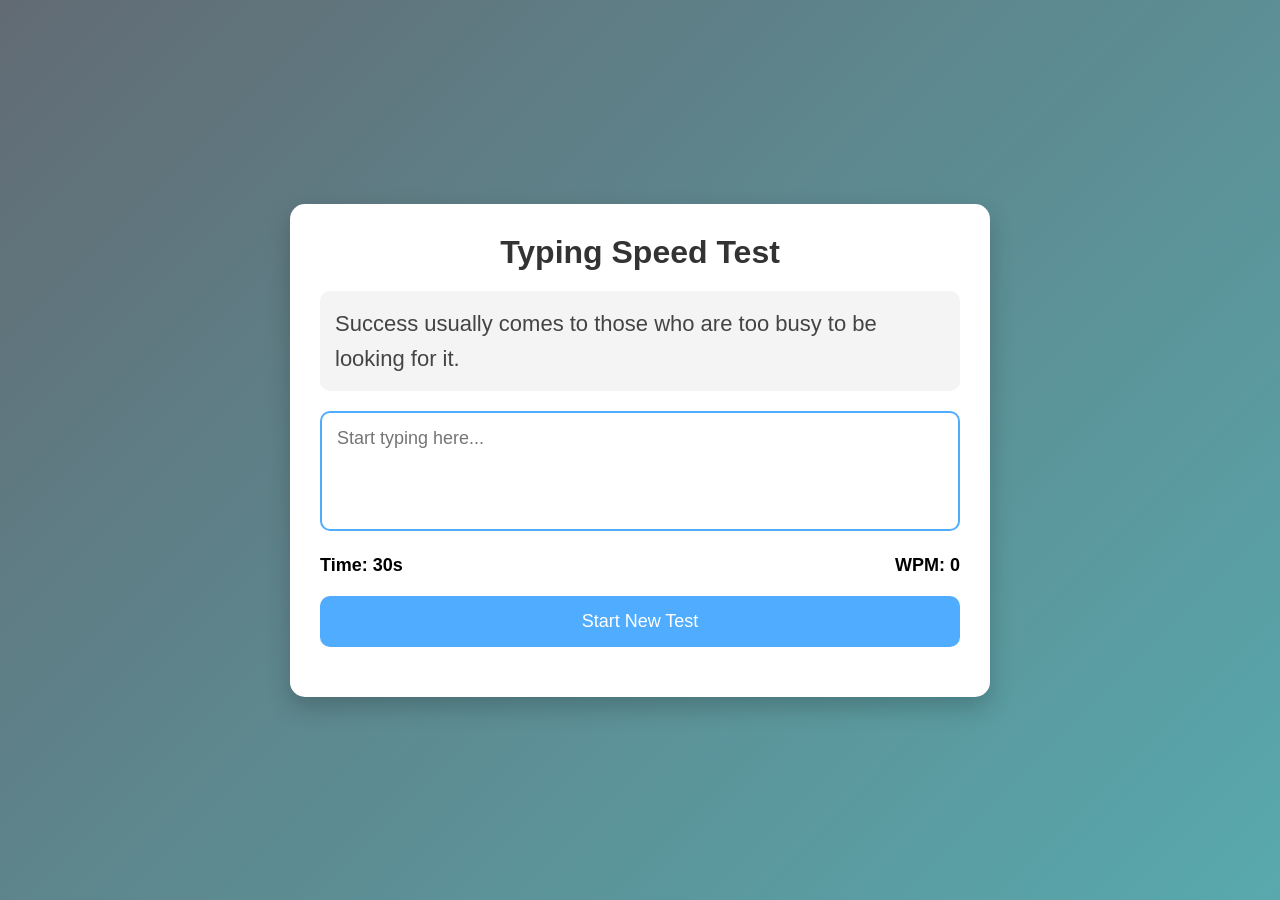
==== TYPINGMASTER/index.html @ 5ec3784b "typing speed test build by html css and js" ====
<!DOCTYPE html>
<html lang="en">
<head>
    <meta charset="UTF-8">
    <meta name="viewport" content="width=device-width, initial-scale=1.0">
    <title>Typing Speed Test</title>
    <link rel="stylesheet" href="style.css">
</head>
<body>
     <div class="container">
        <h1>Typing Speed Test</h1>

    <div class="quote" id="quote">
      Loading quote...
    </div>

    <textarea id="input" placeholder="Start typing here..."></textarea>

    <div class="info">
      <span>Time: <span id="time">60</span>s</span>
      <span>WPM: <span id="wpm">0</span></span>
    </div>

    <button onclick="startTest()">Start New Test</button>

    <div class="result" id="result"></div>
  </div>

    <script src="script.js"></script>

</body>
</html>
---- TYPINGMASTER/style.css ----
*{
      margin:0;
      padding:0;
      box-sizing:border-box;
      font-family:Arial, sans-serif;
    }

    body{
      height:100vh;
      display:flex;
      justify-content:center;
      align-items:center;
      background:linear-gradient(135deg,#626b74,#58a9ad);
    }

    .container{
      width:700px;
      background:white;
      padding:30px;
      border-radius:15px;
      box-shadow:0 10px 25px rgba(0,0,0,0.2);
    }

    h1{
      text-align:center;
      margin-bottom:20px;
      color:#333;
    }

    .quote{
      font-size:22px;
      line-height:35px;
      color:#444;
      margin-bottom:20px;
      padding:15px;
      background:#f4f4f4;
      border-radius:10px;
    }

    textarea{
      width:100%;
      height:120px;
      resize:none;
      padding:15px;
      font-size:18px;
      border:2px solid #ccc;
      border-radius:10px;
      outline:none;
      margin-bottom:20px;
    }

    textarea:focus{
      border-color:#4facfe;
    }

    .info{
      display:flex;
      justify-content:space-between;
      margin-bottom:20px;
      font-size:18px;
      font-weight:bold;
    }

    button{
      width:100%;
      padding:15px;
      border:none;
      border-radius:10px;
      background:#4facfe;
      color:white;
      font-size:18px;
      cursor:pointer;
      transition:0.3s;
    }

    button:hover{
      background:#0099ff;
    }

    .result{
      margin-top:20px;
      text-align:center;
      font-size:22px;
      color:#222;
      font-weight:bold;
    }
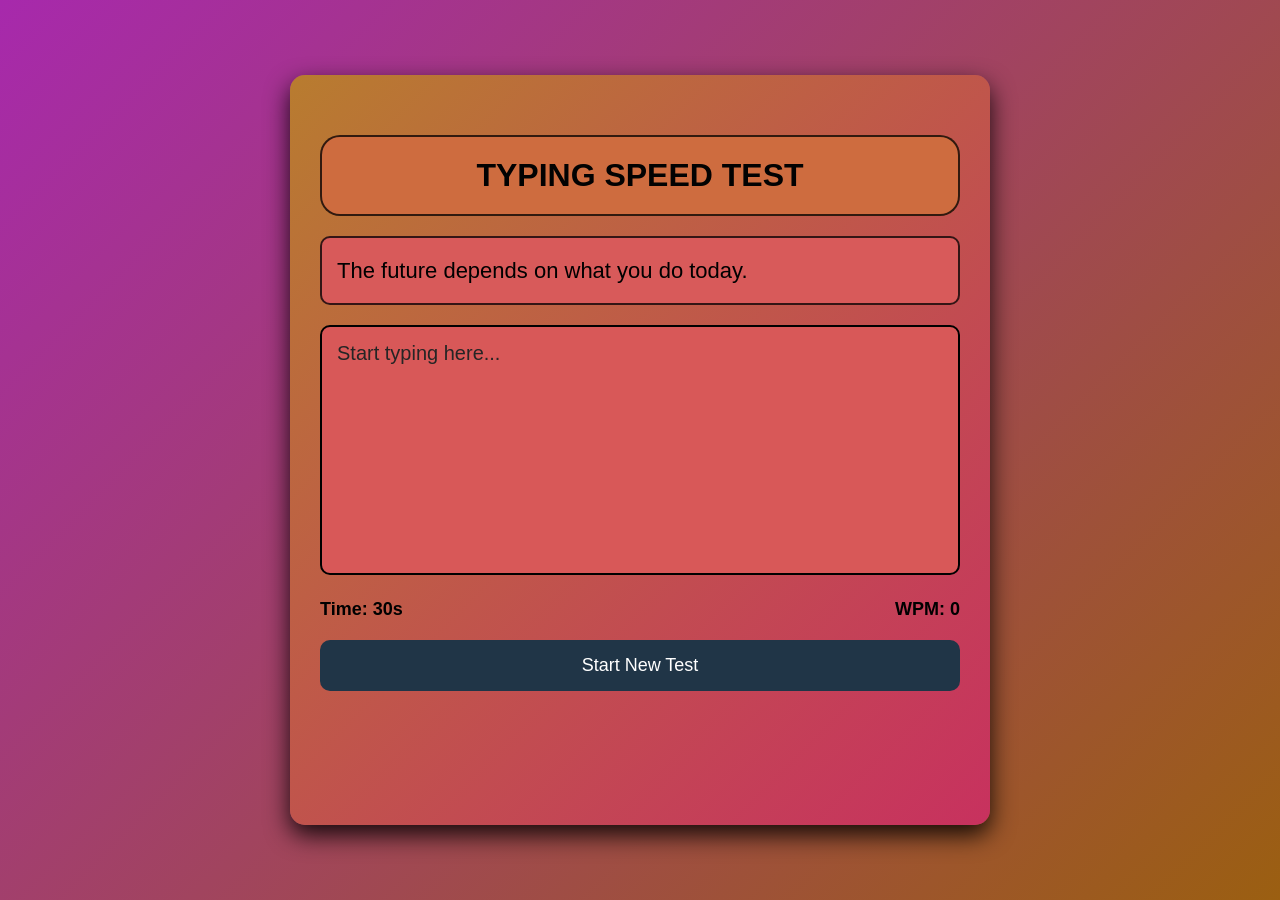
==== commit 1e08263a: "update the css" ====
--- a/TYPINGMASTER/index.html
+++ b/TYPINGMASTER/index.html
@@ -8,7 +8,7 @@
 </head>
 <body>
      <div class="container">
-        <h1>Typing Speed Test</h1>
+        <h1>TYPING SPEED TEST</h1>
 
     <div class="quote" id="quote">
       Loading quote...
--- a/TYPINGMASTER/style.css
+++ b/TYPINGMASTER/style.css
@@ -10,47 +10,58 @@
       display:flex;
       justify-content:center;
       align-items:center;
-      background:linear-gradient(135deg,#626b74,#58a9ad);
+      background:linear-gradient(135deg,#a729ac,#9b5f11);
     }
 
     .container{
       width:700px;
-      background:white;
+      background:linear-gradient(135deg,#b87c2f,#d1296ad0);
       padding:30px;
       border-radius:15px;
-      box-shadow:0 10px 25px rgba(0,0,0,0.2);
+      box-shadow:0 10px 25px rgba(0, 0, 0, 0.87);
+      height: 750px;
     }
 
     h1{
       text-align:center;
       margin-bottom:20px;
-      color:#333;
+      color:#020202;
+      border: #000000c2 2px solid;
+      border-radius: 20px;
+      padding: 20px;
+      background-color: #ce6c3f;
+      margin-top: 30px;
     }
 
     .quote{
       font-size:22px;
       line-height:35px;
-      color:#444;
+      color:#000000;
       margin-bottom:20px;
       padding:15px;
-      background:#f4f4f4;
+      background:#d85a5a;
       border-radius:10px;
+      border: #000000c2 2px solid;
     }
 
     textarea{
       width:100%;
-      height:120px;
-      resize:none;
+      height: 250px;
+      resize: none;
       padding:15px;
-      font-size:18px;
-      border:2px solid #ccc;
+      font-size: 20px;
+      border:2px solid #000000;
       border-radius:10px;
       outline:none;
       margin-bottom:20px;
+      background-color: #d85858;
+    }
+    textarea::placeholder{
+      color:#252525;
     }
 
     textarea:focus{
-      border-color:#4facfe;
+      border-color:#000000;
     }
 
     .info{
@@ -66,7 +77,7 @@
       padding:15px;
       border:none;
       border-radius:10px;
-      background:#4facfe;
+      background:#203547;
       color:white;
       font-size:18px;
       cursor:pointer;
@@ -74,13 +85,13 @@
     }
 
     button:hover{
-      background:#0099ff;
+      background:#331d1d;
     }
 
     .result{
       margin-top:20px;
       text-align:center;
       font-size:22px;
-      color:#222;
+      color:#000000;
       font-weight:bold;
     }
